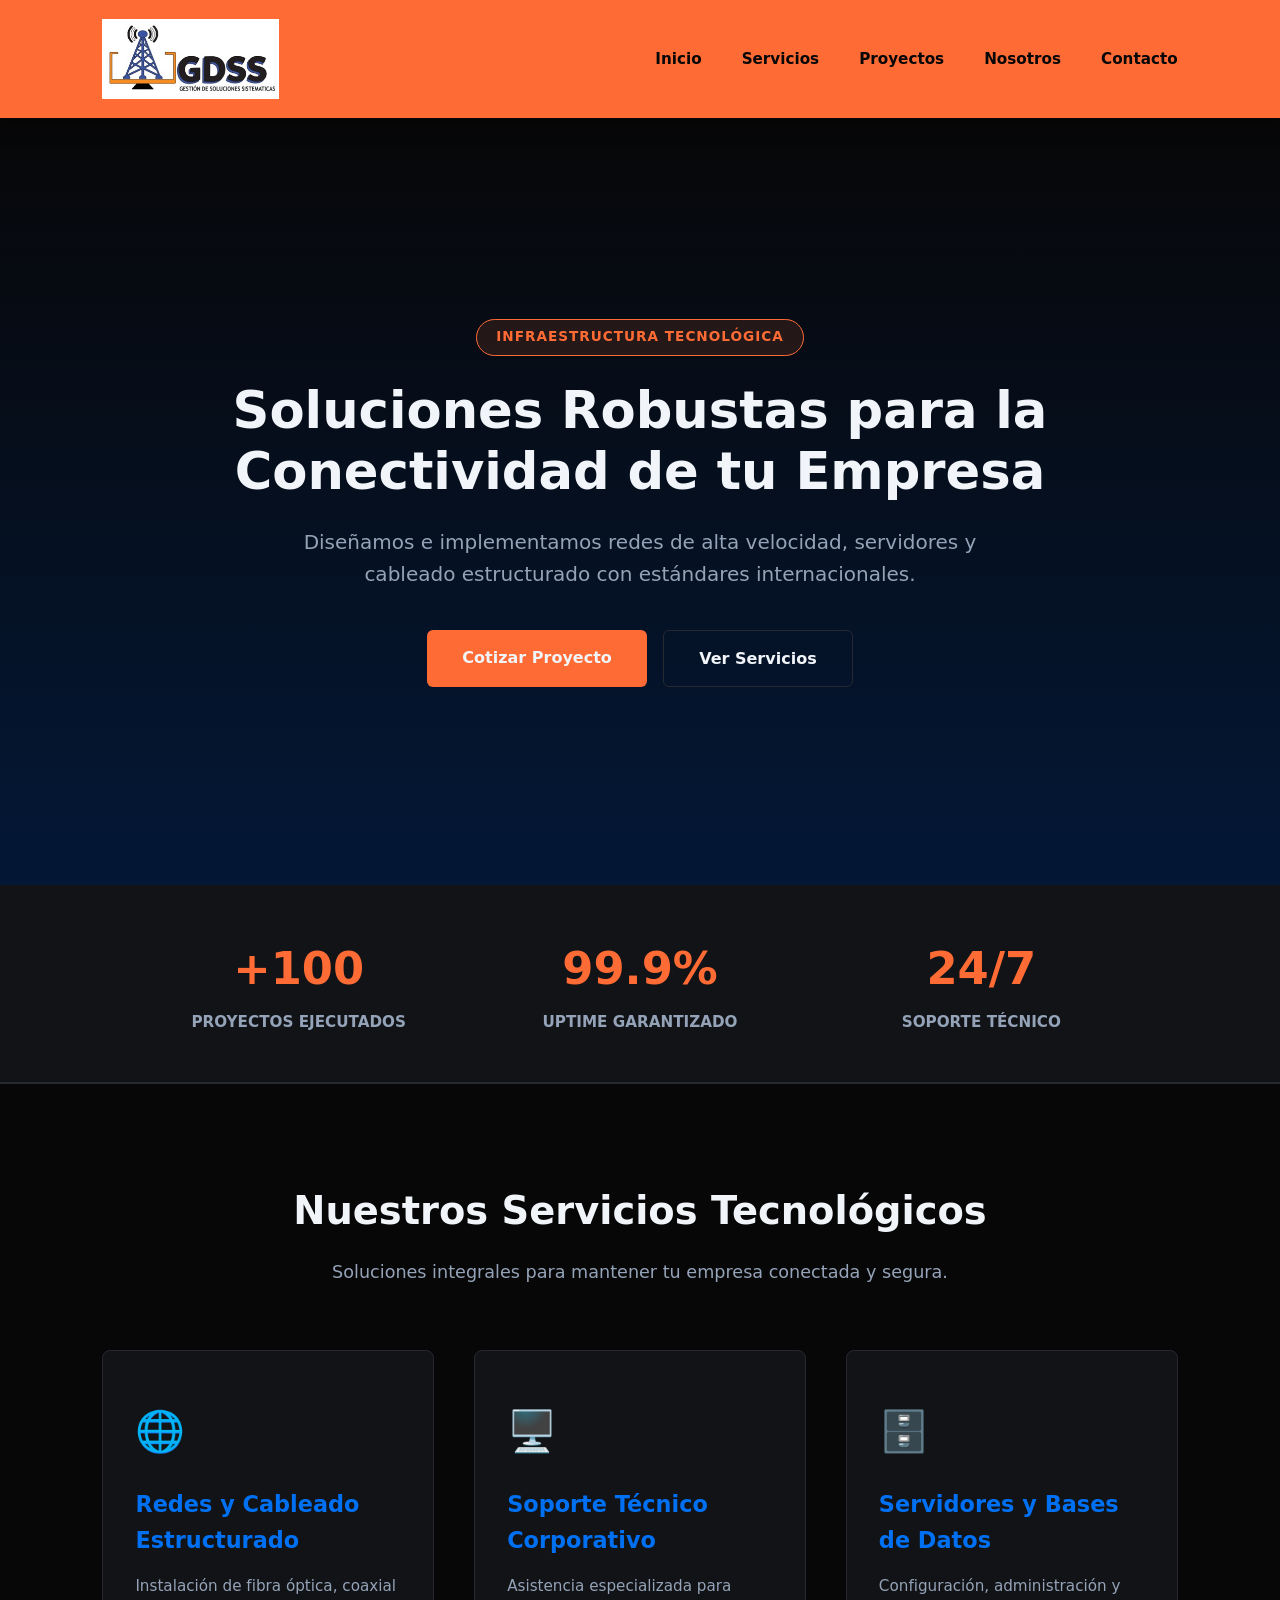
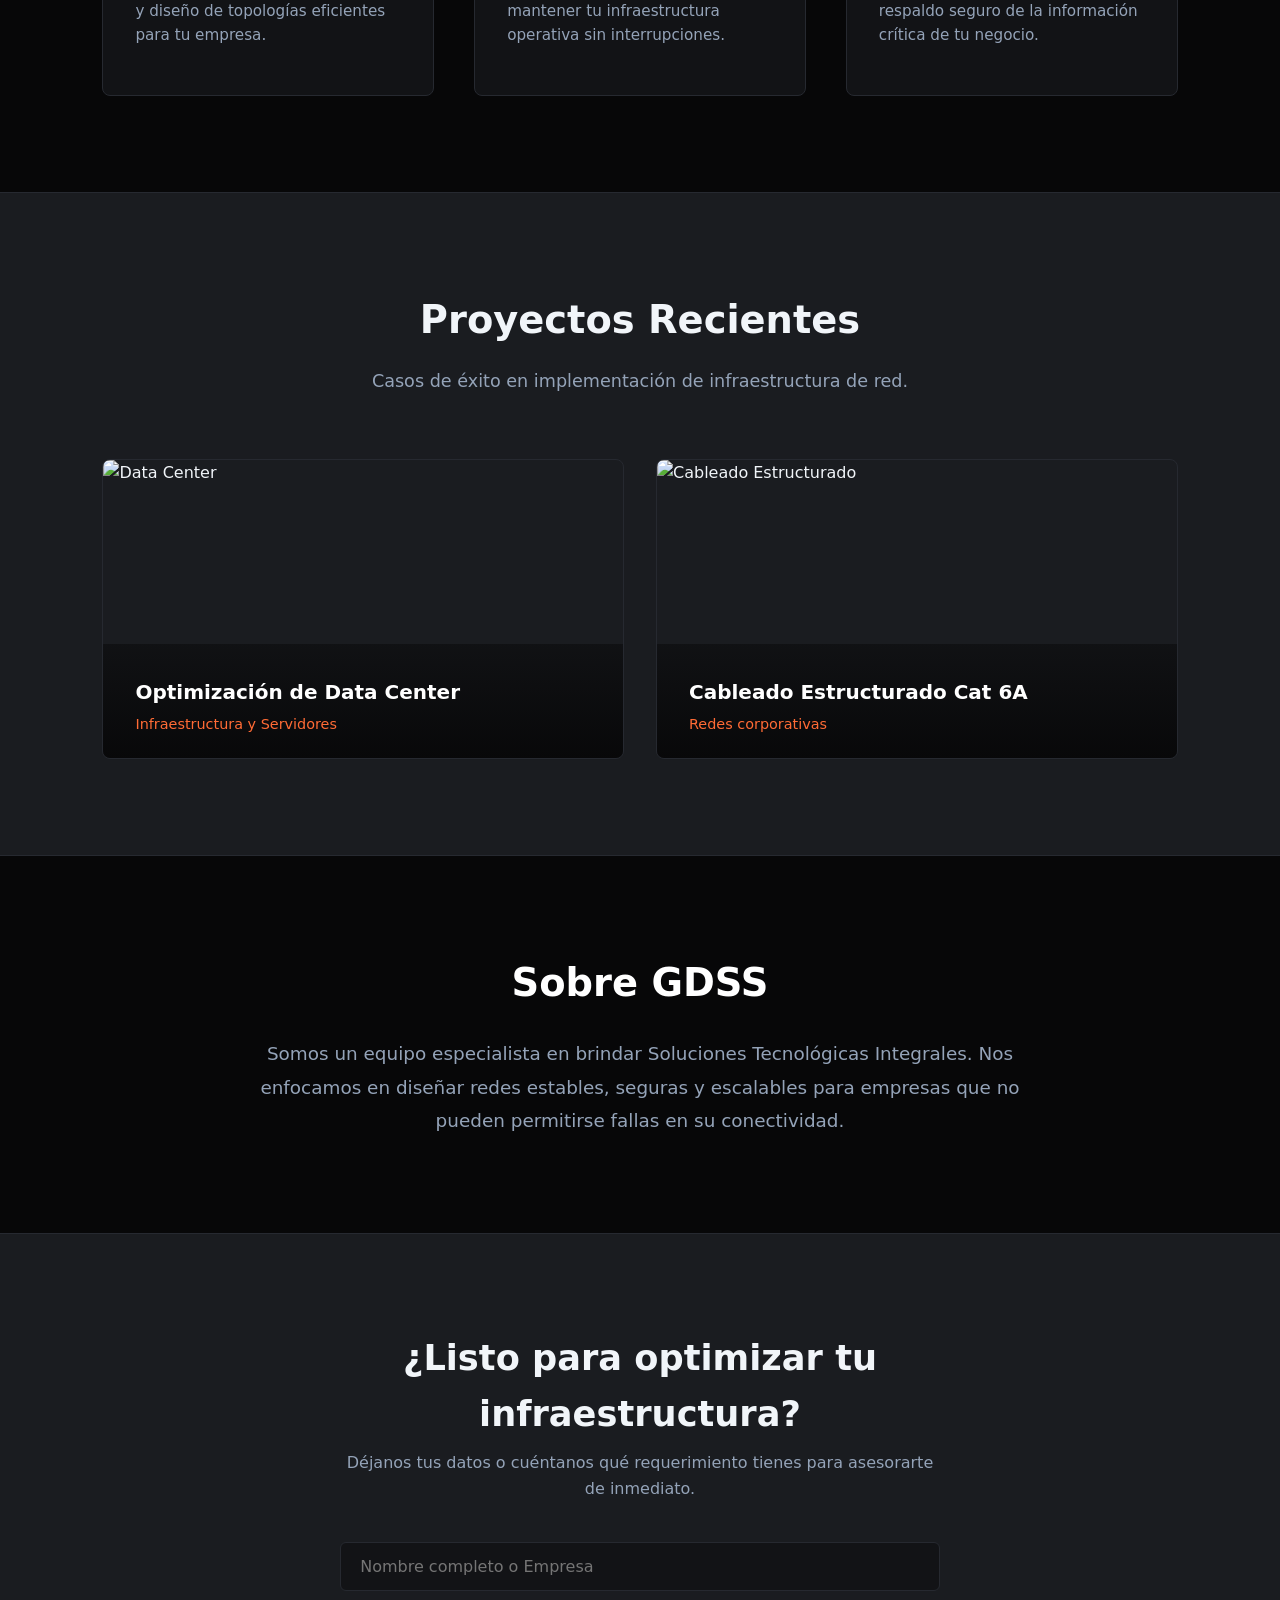
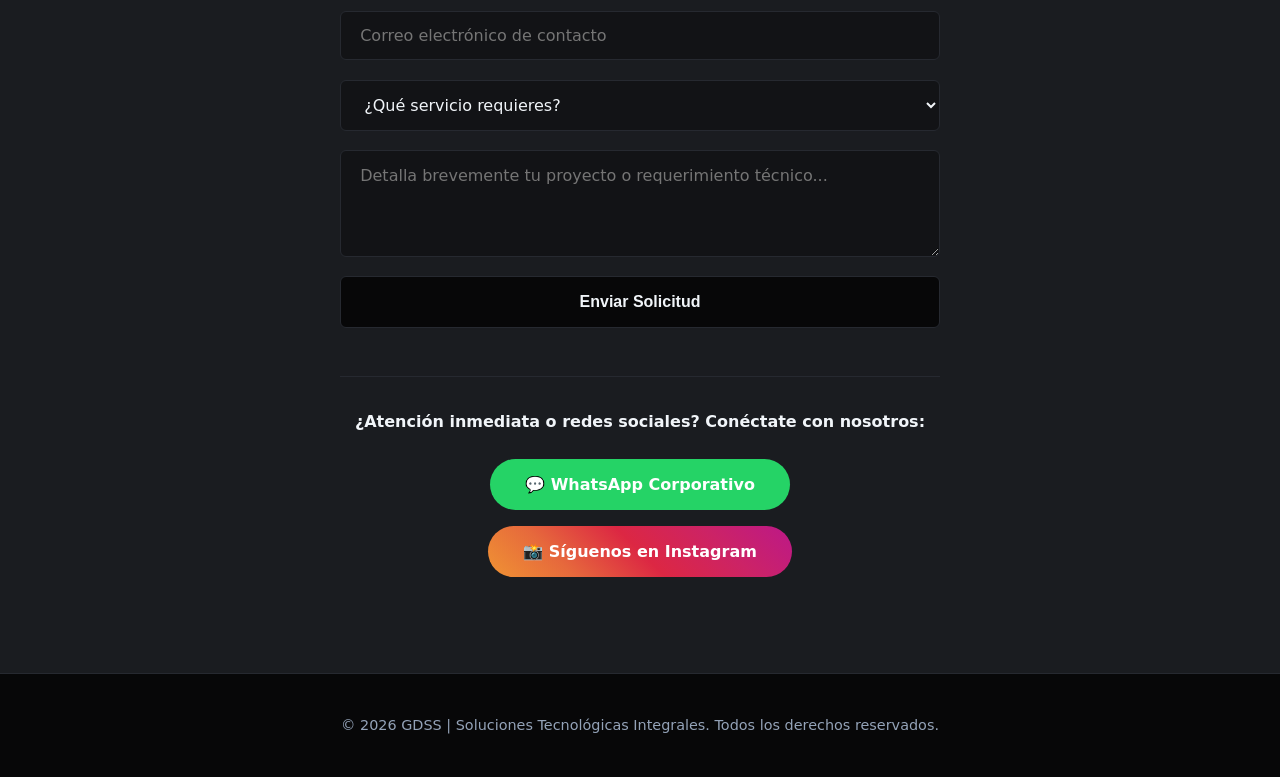
==== index.html @ 15d14d15 "Add files via upload" ====
<!DOCTYPE html>
<html lang="es">
<head>
    <meta charset="UTF-8">
    <meta name="viewport" content="width=device-width, initial-scale=1.0">
    <title>GDSS | Infraestructura y Soluciones Tecnológicas</title>
    <link rel="stylesheet" href="estilos.css">
</head>
<body>

    <header class="navbar">
        <div class="logo">
            <img src="logo.png" alt="GDSS Logo" class="logo-img">
        </div>
        <nav>
            <ul>
                <li><a href="#inicio">Inicio</a></li>
                <li><a href="#servicios">Servicios</a></li>
                <li><a href="#proyectos">Proyectos</a></li>
                <li><a href="#nosotros">Nosotros</a></li>
                <li><a href="#contacto">Contacto</a></li>
            </ul>
        </nav>
    </header>

    <section id="inicio" class="hero">
        <div class="hero-content">
            <span class="badge">Infraestructura Tecnológica</span>
            <h1>Soluciones Robustas para la Conectividad de tu Empresa</h1>
            <p>Diseñamos e implementamos redes de alta velocidad, servidores y cableado estructurado con estándares internacionales.</p>
            <div class="hero-buttons">
                <a href="#contacto" class="btn-primary">Cotizar Proyecto</a>
                <a href="#servicios" class="btn-secondary">Ver Servicios</a>
            </div>
        </div>
    </section>

    <div class="stats-bar">
        <div class="stat-item">
            <h3>+100</h3>
            <p>Proyectos Ejecutados</p>
        </div>
        <div class="stat-item">
            <h3>99.9%</h3>
            <p>Uptime Garantizado</p>
        </div>
        <div class="stat-item">
            <h3>24/7</h3>
            <p>Soporte Técnico</p>
        </div>
    </div>

    <section id="servicios" class="services">
        <div class="section-header">
            <h2>Nuestros Servicios Tecnológicos</h2>
            <p>Soluciones integrales para mantener tu empresa conectada y segura.</p>
        </div>
        <div class="services-grid">
            <div class="card">
                <div class="card-icon">🌐</div>
                <h3>Redes y Cableado Estructurado</h3>
                <p>Instalación de fibra óptica, coaxial y diseño de topologías eficientes para tu empresa.</p>
            </div>
            <div class="card">
                <div class="card-icon">🖥️</div>
                <h3>Soporte Técnico Corporativo</h3>
                <p>Asistencia especializada para mantener tu infraestructura operativa sin interrupciones.</p>
            </div>
            <div class="card">
                <div class="card-icon">🗄️</div>
                <h3>Servidores y Bases de Datos</h3>
                <p>Configuración, administración y respaldo seguro de la información crítica de tu negocio.</p>
            </div>
        </div>
    </section>

    <section id="proyectos" class="projects">
        <div class="section-header">
            <h2>Proyectos Recientes</h2>
            <p>Casos de éxito en implementación de infraestructura de red.</p>
        </div>
        <div class="projects-grid">
            <div class="project-item">
                <img src="https://images.unsplash.com/photo-1558494949-ef010cbdcc31?q=80&w=600" alt="Data Center">
                <div class="project-overlay">
                    <h4>Optimización de Data Center</h4>
                    <p>Infraestructura y Servidores</p>
                </div>
            </div>
            <div class="project-item">
                <img src="https://images.unsplash.com/photo-1544256718-3bcf237f3974?q=80&w=600" alt="Cableado Estructurado">
                <div class="project-overlay">
                    <h4>Cableado Estructurado Cat 6A</h4>
                    <p>Redes corporativas</p>
                </div>
            </div>
        </div>
    </section>

    <section id="nosotros" class="about">
        <div class="about-container">
            <div class="about-text">
                <h2>Sobre GDSS</h2>
                <p>Somos un equipo especialista en brindar Soluciones Tecnológicas Integrales. Nos enfocamos en diseñar redes estables, seguras y escalables para empresas que no pueden permitirse fallas en su conectividad.</p>
            </div>
        </div>
    </section>

    <section id="contacto" class="contact">
        <div class="contact-box">
            <h2>¿Listo para optimizar tu infraestructura?</h2>
            <p class="contact-subtitle">Déjanos tus datos o cuéntanos qué requerimiento tienes para asesorarte de inmediato.</p>
            
            <form id="contact-form-gdss" class="contact-form">
                <input type="text" name="nombre_empresa" placeholder="Nombre completo o Empresa" required>
                <input type="email" name="correo" placeholder="Correo electrónico de contacto" required>
                <select name="servicio_requerido" required>
                    <option value="" disabled selected>¿Qué servicio requieres?</option>
                    <option value="redes">Redes y Cableado Estructurado</option>
                    <option value="soporte">Soporte Técnico Corporativo</option>
                    <option value="servidores">Servidores o Base de Datos</option>
                    <option value="otro">Otro Requerimiento</option>
                </select>
                <textarea name="detalles_proyecto" placeholder="Detalla brevemente tu proyecto o requerimiento técnico..." rows="4" required></textarea>
                <button type="submit" id="btn-enviar-gdss" class="btn-submit">Enviar Solicitud</button>
            </form>

            <div class="whatsapp-block">
                <p>¿Atención inmediata o redes sociales? Conéctate con nosotros:</p>
                <div class="social-buttons">
                    <a href="https://wa.me/573186981328?text=Hola%20GDSS,%20requiero%20asesoría%20para%20un%20proyecto%20tecnológico." class="btn-whatsapp" target="_blank">
                        💬 WhatsApp Corporativo
                    </a>
                    <a href="https://instagram.com/gdss01062000" class="btn-instagram" target="_blank">
                        📸 Síguenos en Instagram
                    </a>
                </div>
            </div>
        </div>
    </section>

    <footer>
        <p>&copy; 2026 GDSS | Soluciones Tecnológicas Integrales. Todos los derechos reservados.</p>
    </footer>

    <script src="script.js"></script>
</body>
</html>
---- estilos.css ----
/* ==========================================================================
   PLANTILLA COMPLETA - MODO OSCURO (NEGRO, AZUL Y NARANJA)
   ========================================================================== */
:root {
    --negro-absoluto: #070708;     /* Fondo de la página y secciones principales */
    --negro-tarjetas: #121316;     /* Gris casi negro para contenedores y tarjetas */
    --negro-intermedio: #1a1c20;   /* Fondos alternos y campos de texto */
    
    --azul-tecnologico: #0056b3;   /* Títulos de servicios y acentos de red */
    --azul-brillante: #0070f3;     /* Detalles secundarios con luz */
    
    --naranja-vibrante: #ff6b35;   /* Botones, números destacados y llamados a la acción */
    --naranja-hover: #e85d26;      /* Efecto hover en botones */
    
    --blanco-texto: #f1f5f9;       /* Color de texto principal */
    --blanco-puro: #ffffff;        /* Blanco para contrastes definidos */
    --texto-mutado: #94a3b8;       /* Gris claro para párrafos secundarios */
    --gris-borde: #262930;         /* Bordes sutiles para separar secciones */
    
    --fuente: 'Segoe UI', system-ui, -apple-system, sans-serif;
}

* {
    margin: 0;
    padding: 0;
    box-sizing: border-box;
}

html {
    scroll-behavior: smooth;
}

body {
    font-family: var(--fuente);
    background-color: var(--negro-absoluto);
    color: var(--blanco-texto);
    line-height: 1.6;
}

/* NAVBAR MODERNA (Fondo Naranja con enlaces Negros) */
.navbar {
    display: flex;
    justify-content: space-between;
    align-items: center;
    padding: 1.2rem 8%;
    background-color: var(--naranja-vibrante) !important;
    position: sticky;
    top: 0;
    z-index: 1000;
    border-bottom: 2px solid var(--negro-absoluto);
    box-shadow: 0 4px 20px rgba(0, 0, 0, 0.3);
}

.logo-img {
    height: 80px;
    width: auto;
    display: block;
}

.navbar nav ul {
    display: flex;
    list-style: none;
    gap: 2.5rem;
}

.navbar nav ul li a {
    text-decoration: none;
    color: var(--negro-absoluto) !important;
    font-weight: 700;
    font-size: 0.95rem;
    transition: color 0.3s ease;
}

.navbar nav ul li a:hover {
    color: var(--blanco-puro) !important;
}

/* HERO PRINCIPAL */
.hero {
    background: linear-gradient(180deg, rgba(7, 7, 8, 0.96) 0%, rgba(0, 40, 100, 0.5) 100%), url('https://images.unsplash.com/photo-1558494949-ef010cbdcc31?q=80&w=2000') no-repeat center center/cover;
    height: 85vh;
    display: flex;
    align-items: center;
    justify-content: center;
    text-align: center;
    padding: 0 1.5rem;
    color: var(--blanco-texto);
}

.badge {
    background-color: rgba(255, 107, 53, 0.12);
    color: var(--naranja-vibrante);
    border: 1px solid var(--naranja-vibrante);
    padding: 0.4rem 1.2rem;
    border-radius: 50px;
    font-size: 0.85rem;
    font-weight: 600;
    letter-spacing: 1px;
    text-transform: uppercase;
    display: inline-block;
    margin-bottom: 1.5rem;
}

.hero-content h1 {
    font-size: 3.2rem;
    font-weight: 800;
    max-width: 900px;
    line-height: 1.2;
    margin-bottom: 1.5rem;
}

.hero-content p {
    font-size: 1.25rem;
    max-width: 700px;
    margin: 0 auto 2.5rem auto;
    color: var(--texto-mutado);
}

.hero-buttons {
    display: flex;
    gap: 1rem;
    justify-content: center;
}

.btn-primary {
    padding: 0.9rem 2.2rem;
    background-color: var(--naranja-vibrante);
    color: var(--blanco-texto);
    text-decoration: none;
    font-weight: 600;
    border-radius: 6px;
    transition: background 0.3s, transform 0.2s;
}

.btn-primary:hover {
    background-color: var(--naranja-hover);
    transform: translateY(-2px);
}

.btn-secondary {
    padding: 0.9rem 2.2rem;
    background-color: transparent;
    color: var(--blanco-texto);
    border: 1px solid var(--gris-borde);
    text-decoration: none;
    font-weight: 600;
    border-radius: 6px;
    transition: all 0.3s;
}

.btn-secondary:hover {
    border-color: var(--naranja-vibrante);
    color: var(--naranja-vibrante);
    background-color: rgba(255, 255, 255, 0.02);
}

/* BARRA DE ESTADÍSTICAS */
.stats-bar {
    background-color: var(--negro-tarjetas);
    display: grid;
    grid-template-columns: repeat(auto-fit, minmax(200px, 1fr));
    text-align: center;
    padding: 3rem 10%;
    border-bottom: 2px solid var(--gris-borde);
}

.stat-item h3 {
    font-size: 2.8rem;
    color: var(--naranja-vibrante);
    font-weight: 800;
}

.stat-item p {
    color: var(--texto-mutado);
    font-size: 0.95rem;
    font-weight: 600;
    text-transform: uppercase;
    margin-top: 0.3rem;
}

/* ENCABEZADOS DE SECCIÓN */
.section-header {
    text-align: center;
    max-width: 700px;
    margin: 0 auto 4rem auto;
}

.section-header h2 {
    font-size: 2.4rem;
    font-weight: 700;
    color: var(--blanco-texto);
    margin-bottom: 1rem;
}

.section-header p {
    color: var(--texto-mutado);
    font-size: 1.1rem;
}

/* SECCIÓN SERVICIOS */
.services {
    padding: 6rem 8%;
    background-color: var(--negro-absoluto);
}

.services-grid {
    display: grid;
    grid-template-columns: repeat(auto-fit, minmax(300px, 1fr));
    gap: 2.5rem;
}

.card {
    background-color: var(--negro-tarjetas);
    border: 1px solid var(--gris-borde);
    padding: 3rem 2rem;
    border-radius: 8px; /* Aquí se había cortado tu código anterior */
    transition: all 0.3s ease;
}

.card-icon {
    font-size: 2.5rem;
    margin-bottom: 1.5rem;
}

.card h3 {
    font-size: 1.4rem;
    color: var(--azul-brillante);
    margin-bottom: 1rem;
}

.card p {
    color: var(--texto-mutado);
    font-size: 0.95rem;
}

.card:hover {
    transform: translateY(-8px);
    box-shadow: 0 15px 30px rgba(0, 112, 243, 0.15);
    border-color: var(--naranja-vibrante);
}

/* SECCIÓN PORTAFOLIO DE PROYECTOS */
.projects {
    padding: 6rem 8%;
    background-color: var(--negro-intermedio);
    border-top: 1px solid var(--gris-borde);
    border-bottom: 1px solid var(--gris-borde);
}

.projects-grid {
    display: grid;
    grid-template-columns: repeat(auto-fit, minmax(400px, 1fr));
    gap: 2rem;
}

.project-item {
    position: relative;
    border-radius: 8px;
    overflow: hidden;
    height: 300px;
    border: 1px solid var(--gris-borde);
}

.project-item img {
    width: 100%;
    height: 100%;
    object-fit: cover;
    transition: transform 0.5s;
}

.project-overlay {
    position: absolute;
    bottom: 0;
    left: 0;
    width: 100%;
    padding: 2rem;
    background: linear-gradient(0deg, rgba(7, 7, 8, 0.98) 0%, rgba(7, 7, 8, 0.5) 100%);
    color: var(--blanco-texto);
    transform: translateY(10px);
    transition: transform 0.3s;
}

.project-overlay h4 {
    font-size: 1.25rem;
    margin-bottom: 0.3rem;
    color: var(--blanco-puro);
}

.project-overlay p {
    color: var(--naranja-vibrante);
    font-size: 0.9rem;
    font-weight: 500;
}

.project-item:hover img {
    transform: scale(1.05);
}

/* SECCIÓN SOBRE NOSOTROS */
.about {
    background-color: var(--negro-absoluto);
    color: var(--blanco-texto);
    padding: 6rem 8%;
    border-bottom: 1px solid var(--gris-borde);
    display: flex;
    justify-content: center;
    align-items: center;
}

.about-container {
    max-width: 800px;
    margin: 0 auto;
    text-align: center;
}

.about-text h2 {
    font-size: 2.4rem;
    font-weight: 700;
    color: var(--blanco-puro);
    margin-bottom: 1.5rem;
}

.about-text p {
    font-size: 1.15rem;
    color: var(--texto-mutado);
    line-height: 1.8;
}

/* SECCIÓN CONTACTO Y FORMULARIO (Mesa de Control) */
.contact {
    padding: 6rem 8%;
    background-color: var(--negro-intermedio);
    display: flex;
    justify-content: center; 
    align-items: center;
}

.contact-box {
    width: 100%;
    max-width: 600px; 
    margin: 0 auto;
    text-align: center;
}

.contact-box h2 {
    font-size: 2.2rem;
    color: var(--blanco-texto);
    margin-bottom: 0.5rem;
}

.contact-subtitle {
    color: var(--texto-mutado);
    margin-bottom: 2.5rem !important;
}

/* Forzar que el formulario apile sus elementos verticalmente */
.contact-form {
    display: flex;
    flex-direction: column;
    gap: 1.2rem;
    width: 100%;
    text-align: left;
}

/* Estilos unificados para inputs, select y textarea */
.contact-form input, 
.contact-form select, 
.contact-form textarea {
    width: 100% !important;
    max-width: 100%;
    padding: 0.9rem 1.2rem;
    border: 1px solid var(--gris-borde);
    border-radius: 6px;
    background-color: var(--negro-tarjetas) !important;
    color: var(--blanco-texto) !important;
    font-size: 1rem;
    font-family: var(--fuente);
    outline: none;
    display: block; 
    transition: all 0.3s;
}

/* Desplegable oscuro nativo */
.contact-form select option {
    background-color: var(--negro-tarjetas);
    color: var(--blanco-texto);
}

.contact-form input:focus, 
.contact-form select:focus, 
.contact-form textarea:focus {
    border-color: var(--naranja-vibrante);
    box-shadow: 0 0 0 3px rgba(255, 107, 53, 0.15);
}

/* Botón de Enviar Formulario */
.btn-submit {
    width: 100%;
    background-color: var(--negro-absoluto);
    color: var(--blanco-texto);
    padding: 1rem;
    font-weight: 700;
    font-size: 1rem;
    border: 1px solid var(--gris-borde);
    border-radius: 6px;
    cursor: pointer;
    display: block;
    transition: all 0.3s;
}

.btn-submit:hover {
    background-color: var(--naranja-vibrante);
    border-color: var(--naranja-vibrante);
    color: var(--negro-absoluto); 
}

/* BLOQUE DE BOTONES DE REDES SOCIALES */
.whatsapp-block {
    margin-top: 3rem;
    border-top: 1px solid var(--gris-borde);
    padding-top: 2rem;
}

.whatsapp-block p {
    font-weight: 600;
    margin-bottom: 0.8rem;
    color: var(--blanco-texto);
}

.social-buttons {
    display: flex;
    gap: 1rem;
    justify-content: center;
    flex-wrap: wrap;
    margin-top: 1.5rem;
    width: 100%;
}

.btn-whatsapp, .btn-instagram {
    display: flex;
    align-items: center;
    justify-content: center;
    gap: 10px;
    padding: 0.8rem 2.2rem;
    color: #ffffff !important;
    text-decoration: none;
    font-weight: 700;
    font-size: 1rem;
    border-radius: 50px;
    text-align: center;
    transition: transform 0.2s, background 0.3s, box-shadow 0.3s;
}

.btn-whatsapp {
    background-color: #25d366;
}

.btn-whatsapp:hover {
    background-color: #1ebe57;
    transform: translateY(-2px);
}

.btn-instagram {
    background: linear-gradient(45deg, #f09433 0%, #e6683c 25%, #dc2743 50%, #cc2366 75%, #bc1888 100%);
}

.btn-instagram:hover {
    transform: translateY(-2px);
    box-shadow: 0 5px 15px rgba(220, 39, 67, 0.4);
}

/* PIE DE PÁGINA (FOOTER) */
footer {
    background-color: var(--negro-absoluto);
    color: var(--texto-mutado);
    text-align: center;
    padding: 2.5rem 1.5rem;
    font-size: 0.9rem;
    border-top: 1px solid var(--gris-borde);
}

/* RESPONSIVE (MÓVILES) */
@media (max-width: 768px) {
    .navbar {
        flex-direction: column;
        gap: 1.2rem;
        padding: 1.2rem;
    }
    .navbar nav ul {
        gap: 1.2rem;
    }
    .hero-content h1 {
        font-size: 2.2rem;
    }
    .hero-buttons {
        flex-direction: column;
    }
    .projects-grid {
        grid-template-columns: 1fr;
    }
    .social-buttons {
        flex-direction: column;
    }
    .btn-whatsapp, .btn-instagram {
        width: 100%;
    }
}
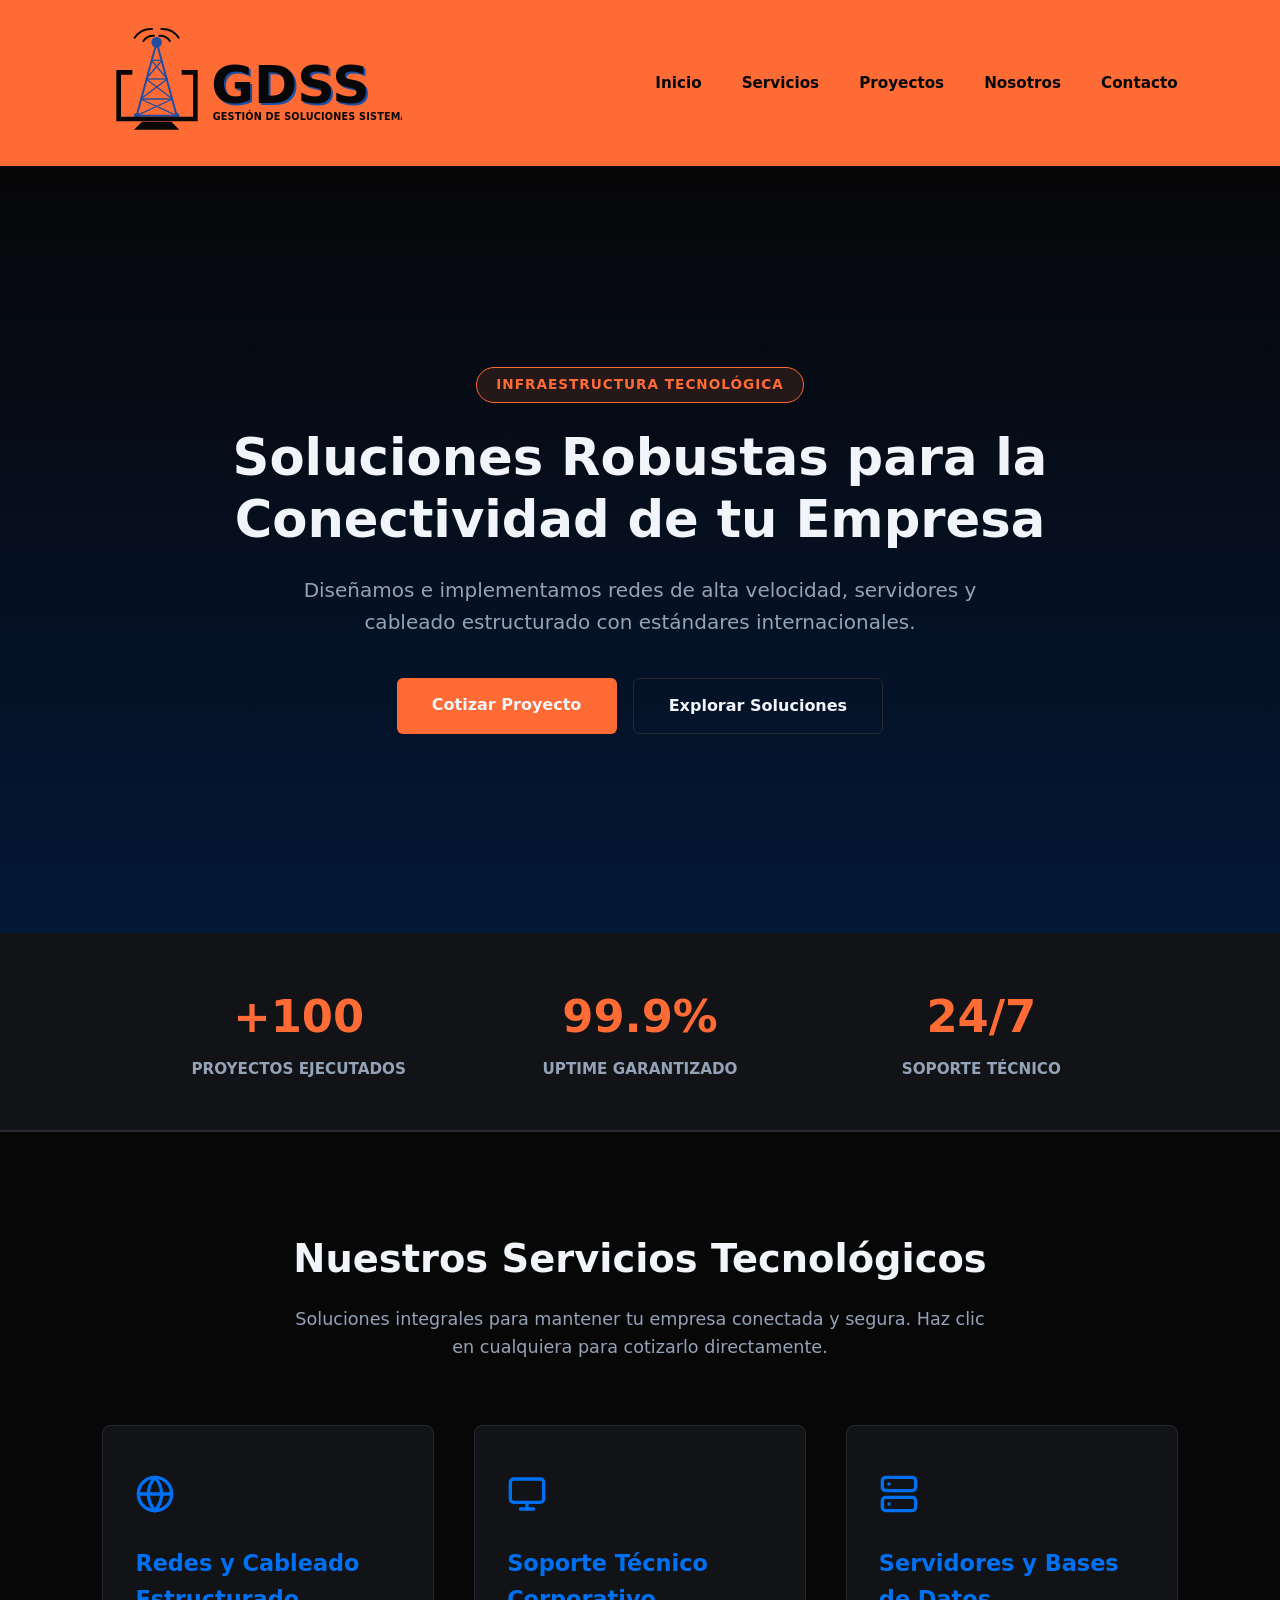
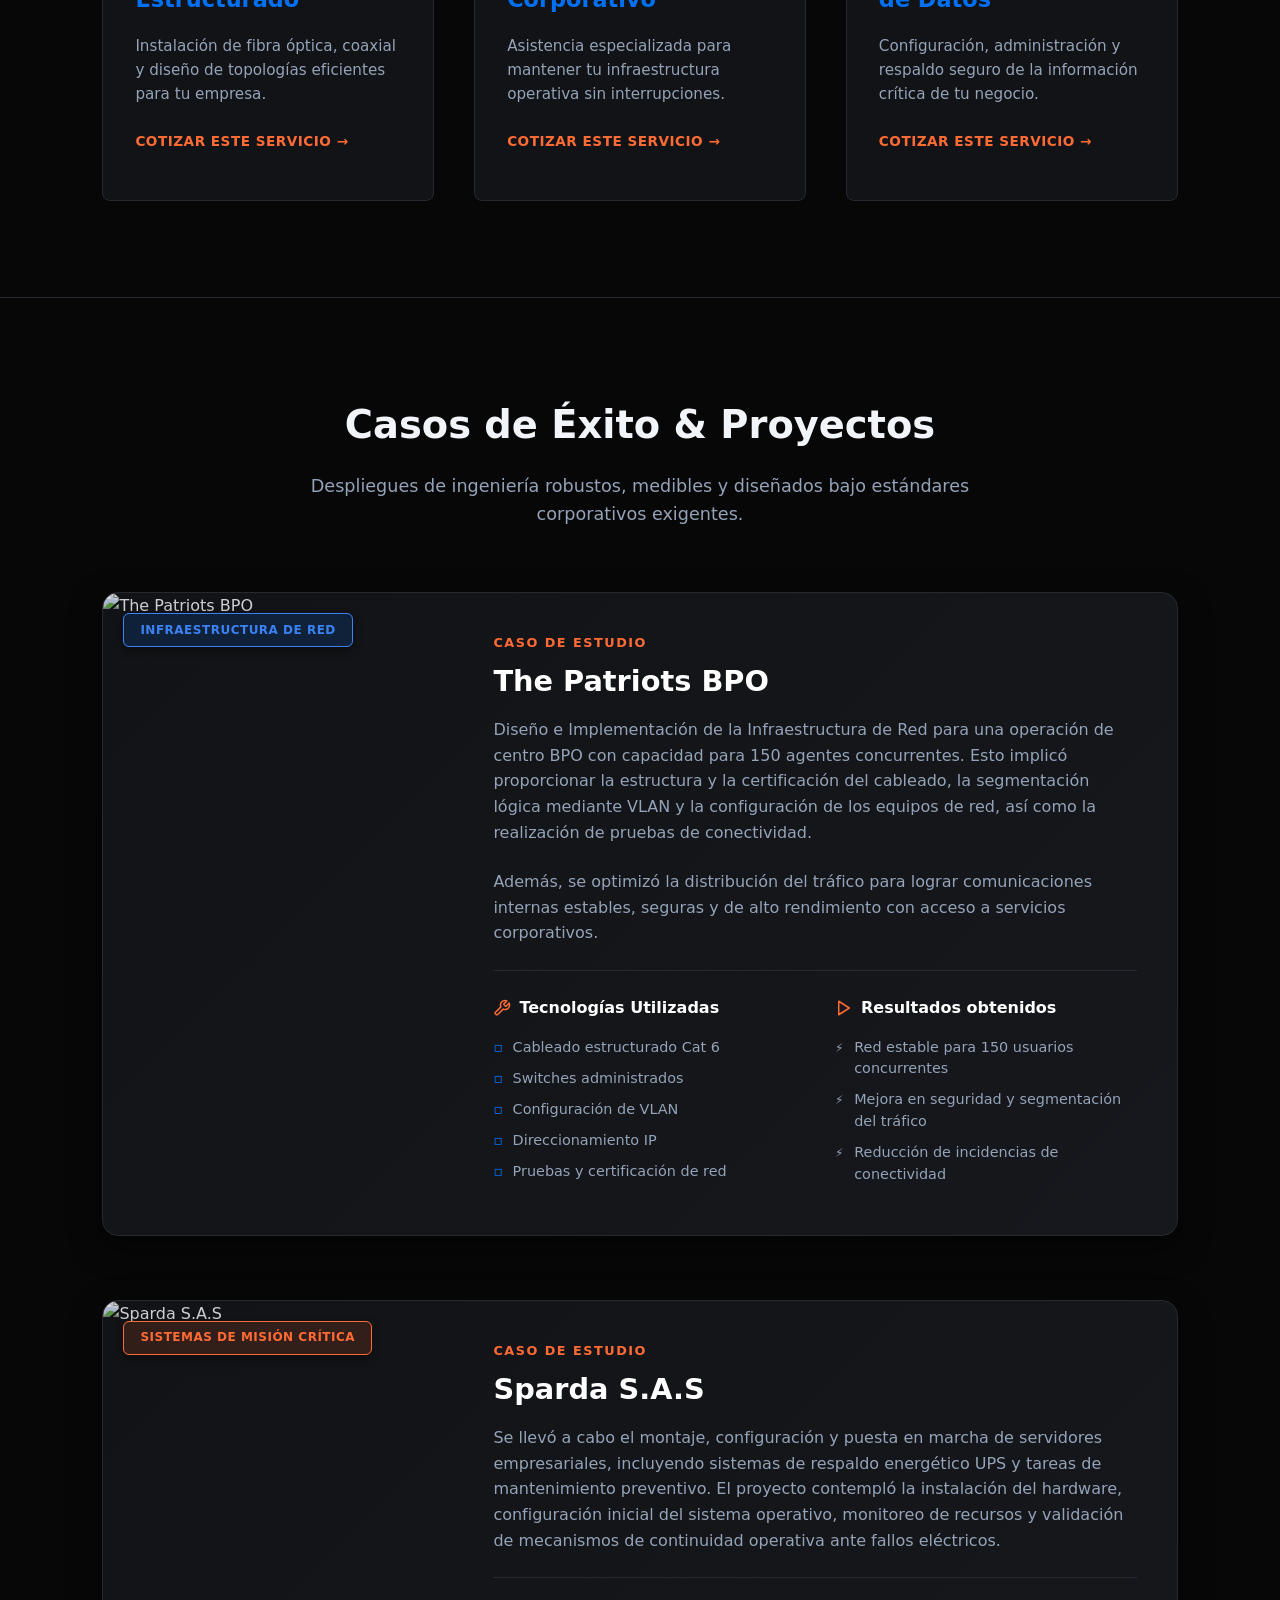
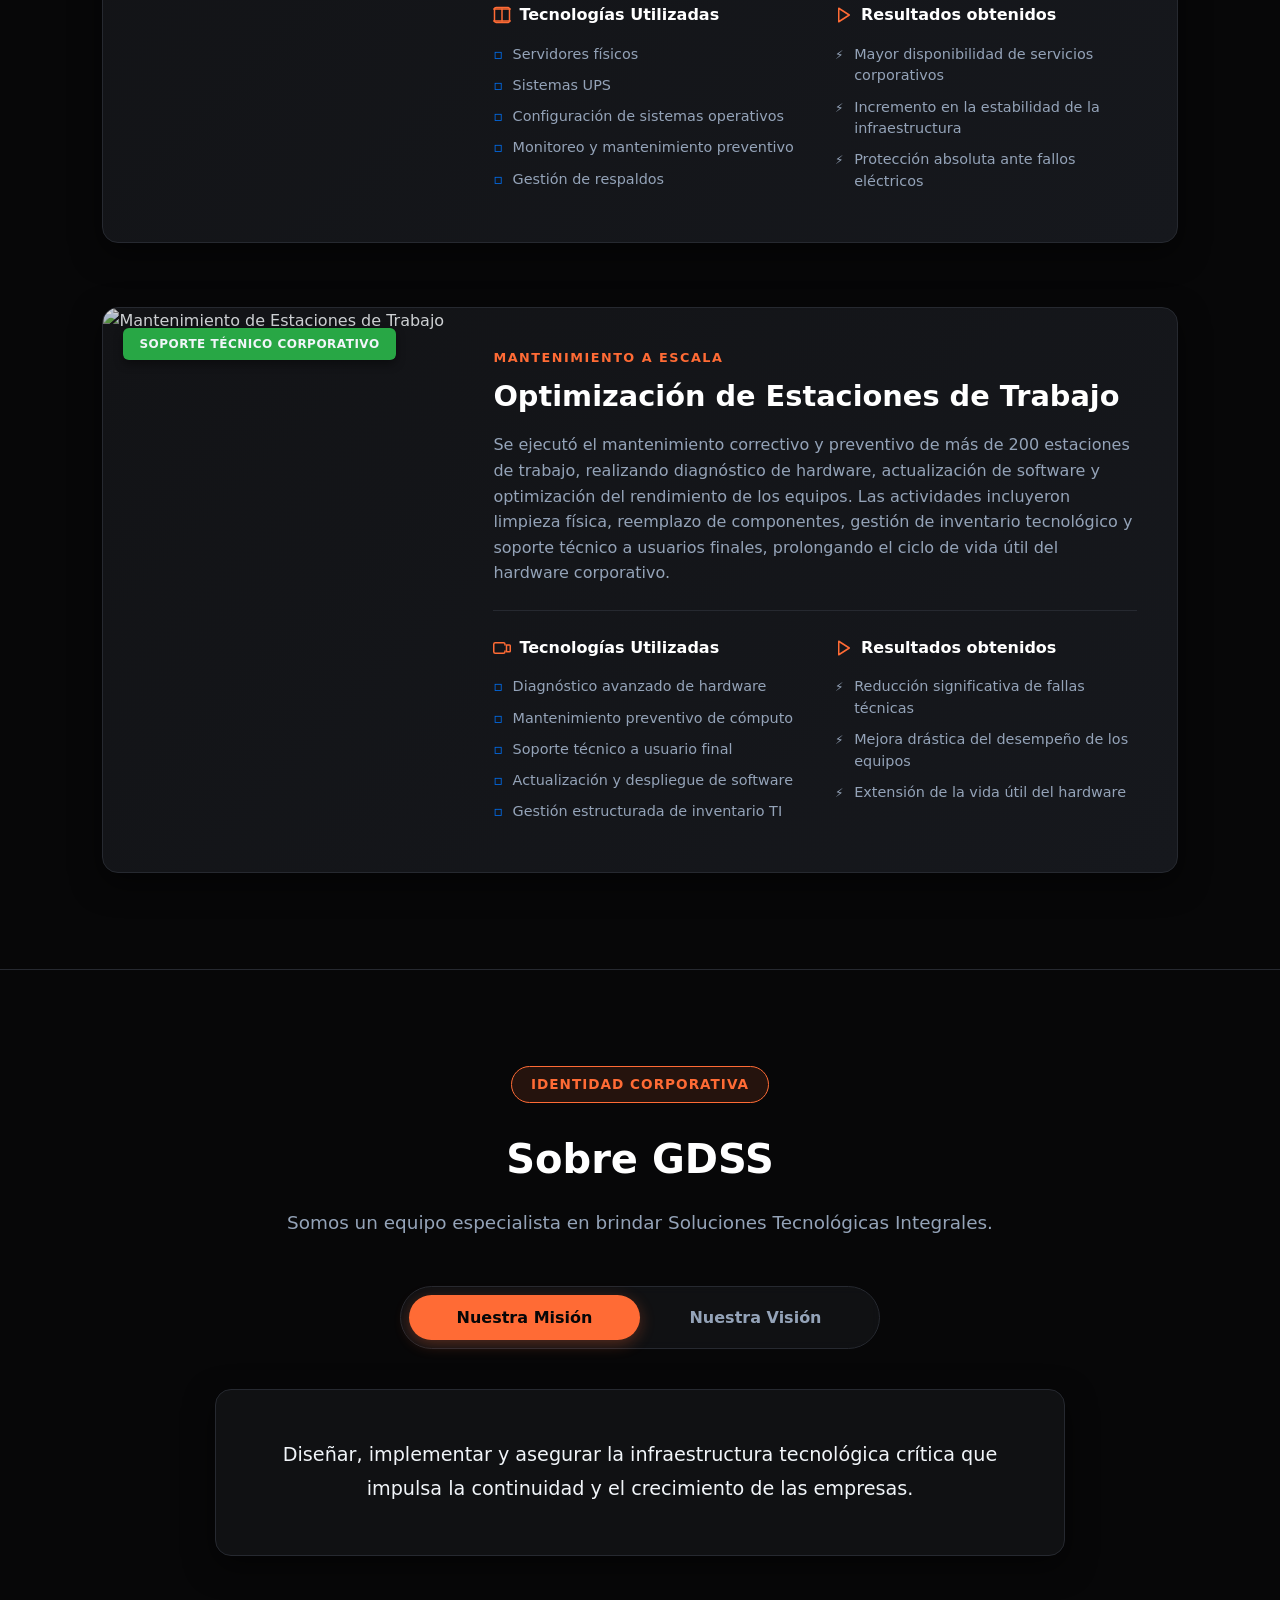
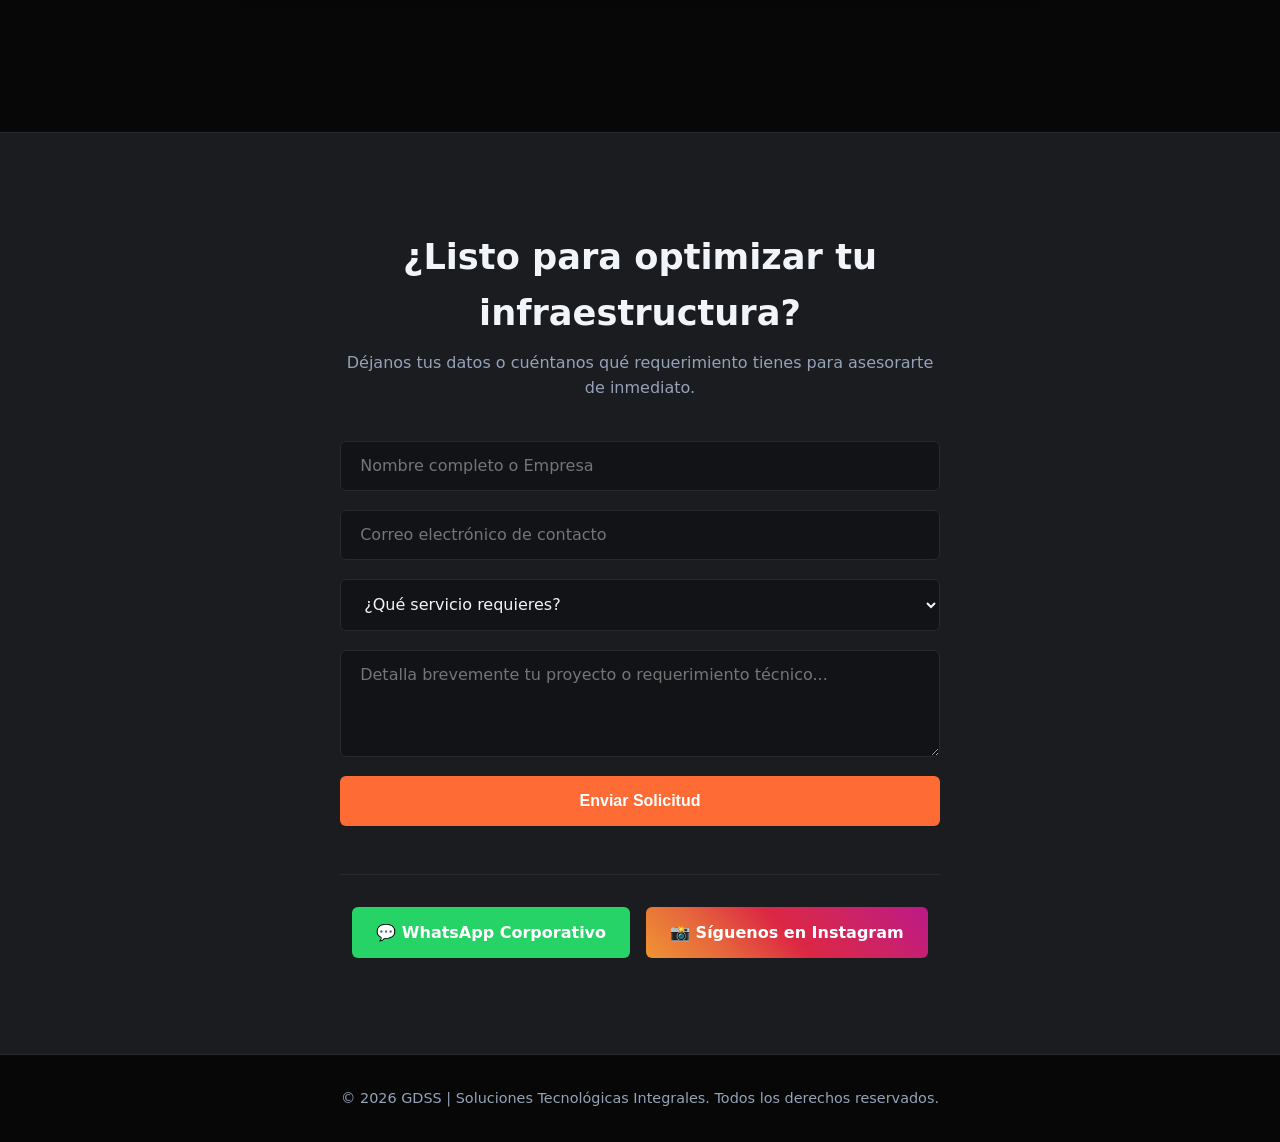
==== commit f1592a23: "Add files via upload" ====
--- a/index.html
+++ b/index.html
@@ -10,9 +10,52 @@
 
     <header class="navbar">
         <div class="logo">
-            <img src="logo.png" alt="GDSS Logo" class="logo-img">
-        </div>
-        <nav>
+            <svg xmlns="http://www.w3.org/2000/svg" viewBox="0 0 450 180" width="100%" height="100%" aria-label="GDSS - Gestión de Soluciones Sistemáticas">
+              <style>
+                .torre-estructura { fill: none; stroke: #1e4ea2; stroke-width: 3; stroke-linejoin: round; stroke-linecap: round; }
+                .torre-detalles { fill: none; stroke: #1e4ea2; stroke-width: 2; }
+                .ondas { fill: none; stroke: #070708; stroke-width: 3; stroke-linecap: round; }
+                .soporte-pantalla { fill: none; stroke: #070708; stroke-width: 7; stroke-linecap: square; stroke-linejoin: miter; }
+                .texto-principal { font-family: 'Segoe UI', system-ui, sans-serif; font-weight: 900; font-size: 78px; }
+                .eslogan { font-family: 'Segoe UI', system-ui, sans-serif; font-weight: 700; font-size: 14.5px; letter-spacing: 0.3px; }
+              </style>
+
+              <g transform="translate(10, 10)">
+                <path d="M 68 15 A 18 18 0 0 0 52 23" class="ondas" />
+                <path d="M 65 5 A 30 30 0 0 0 39 18" class="ondas" />
+                <path d="M 92 23 A 18 18 0 0 0 76 15" class="ondas" />
+                <path d="M 105 18 A 30 30 0 0 0 79 5" class="ondas" />
+
+                <path d="M 72 25 L 42 135 L 102 135 Z" class="torre-estructura" />
+                <line x1="64" y1="52" x2="80" y2="52" class="torre-detalles" />
+                <line x1="56" y1="80" x2="88" y2="80" class="torre-detalles" />
+                <line x1="48" y1="110" x2="96" y2="110" class="torre-detalles" />
+                <line x1="64" y1="52" x2="88" y2="80" class="torre-detalles" />
+                <line x1="80" y1="52" x2="56" y2="80" class="torre-detalles" />
+                <line x1="56" y1="80" x2="96" y2="110" class="torre-detalles" />
+                <line x1="88" y1="80" x2="48" y2="110" class="torre-detalles" />
+                <line x1="48" y1="110" x2="102" y2="135" class="torre-detalles" />
+                <line x1="96" y1="110" x2="42" y2="135" class="torre-detalles" />
+                
+                <circle cx="72" cy="25" r="8" fill="#1e4ea2" />
+                <circle cx="42" cy="135" r="4" fill="#1e4ea2" />
+                <circle cx="102" cy="135" r="4" fill="#1e4ea2" />
+
+                <path d="M 32 70 L 15 70 L 15 140 L 130 140 L 130 70 L 113 70" class="soporte-pantalla" />
+                <polygon points="50,144 94,144 106,156 38,156" fill="#070708" />
+              </g>
+
+              <text x="167" y="129" fill="#1e4ea2" class="texto-principal">GDSS</text>
+              <text x="164" y="126" fill="#070708" class="texto-principal">GDSS</text>
+              <text x="166" y="152" fill="#070708" class="eslogan">GESTIÓN DE SOLUCIONES SISTEMÁTICAS</text>
+            </svg>
+        </div>
+        <button class="menu-toggle" id="menu-toggle" aria-label="Abrir menú">
+            <span></span>
+            <span></span>
+            <span></span>
+        </button>
+        <nav id="navbar-menu">
             <ul>
                 <li><a href="#inicio">Inicio</a></li>
                 <li><a href="#servicios">Servicios</a></li>
@@ -30,7 +73,7 @@
             <p>Diseñamos e implementamos redes de alta velocidad, servidores y cableado estructurado con estándares internacionales.</p>
             <div class="hero-buttons">
                 <a href="#contacto" class="btn-primary">Cotizar Proyecto</a>
-                <a href="#servicios" class="btn-secondary">Ver Servicios</a>
+                <a href="#contacto" class="btn-secondary">Explorar Soluciones</a>
             </div>
         </div>
     </section>
@@ -53,45 +96,166 @@
     <section id="servicios" class="services">
         <div class="section-header">
             <h2>Nuestros Servicios Tecnológicos</h2>
-            <p>Soluciones integrales para mantener tu empresa conectada y segura.</p>
-        </div>
-        <div class="services-grid">
-            <div class="card">
-                <div class="card-icon">🌐</div>
-                <h3>Redes y Cableado Estructurado</h3>
-                <p>Instalación de fibra óptica, coaxial y diseño de topologías eficientes para tu empresa.</p>
-            </div>
-            <div class="card">
-                <div class="card-icon">🖥️</div>
-                <h3>Soporte Técnico Corporativo</h3>
-                <p>Asistencia especializada para mantener tu infraestructura operativa sin interrupciones.</p>
-            </div>
-            <div class="card">
-                <div class="card-icon">🗄️</div>
-                <h3>Servidores y Bases de Datos</h3>
-                <p>Configuración, administración y respaldo seguro de la información crítica de tu negocio.</p>
-            </div>
+            <p>Soluciones integrales para mantener tu empresa conectada y segura. Haz clic en cualquiera para cotizarlo directamente.</p>
+        </div>
+        <div class="services-grid reveal">
+            <a href="#contacto" class="service-card-link" data-service="redes">
+                <div class="card">
+                    <div class="card-icon anim-pulse">
+                        <svg xmlns="http://www.w3.org/2000/svg" width="40" height="40" viewBox="0 0 24 24" fill="none" stroke="currentColor" stroke-width="2" stroke-linecap="round" stroke-linejoin="round"><circle cx="12" cy="12" r="10"/><line x1="2" y1="12" x2="22" y2="12"/><path d="M12 2a15.3 15.3 0 0 1 4 10 15.3 15.3 0 0 1-4 10 15.3 15.3 0 0 1-4-10 15.3 15.3 0 0 1 4-10z"/></svg>
+                    </div>
+                    <h3>Redes y Cableado Estructurado</h3>
+                    <p>Instalación de fibra óptica, coaxial y diseño de topologías eficientes para tu empresa.</p>
+                    <span class="card-action-text">Cotizar este servicio →</span>
+                </div>
+            </a>
+            
+            <a href="#contacto" class="service-card-link" data-service="soporte">
+                <div class="card">
+                    <div class="card-icon anim-float">
+                        <svg xmlns="http://www.w3.org/2000/svg" width="40" height="40" viewBox="0 0 24 24" fill="none" stroke="currentColor" stroke-width="2" stroke-linecap="round" stroke-linejoin="round"><rect x="2" y="3" width="20" height="14" rx="2" ry="2"/><line x1="8" y1="21" x2="16" y2="21"/><line x1="12" y1="17" x2="12" y2="21"/></svg>
+                    </div>
+                    <h3>Soporte Técnico Corporativo</h3>
+                    <p>Asistencia especializada para mantener tu infraestructura operativa sin interrupciones.</p>
+                    <span class="card-action-text">Cotizar este servicio →</span>
+                </div>
+            </a>
+            
+            <a href="#contacto" class="service-card-link" data-service="servidores">
+                <div class="card">
+                    <div class="card-icon anim-square">
+                        <svg xmlns="http://www.w3.org/2000/svg" width="40" height="40" viewBox="0 0 24 24" fill="none" stroke="currentColor" stroke-width="2" stroke-linecap="round" stroke-linejoin="round"><rect x="2" y="2" width="20" height="8" rx="2" ry="2"/><rect x="2" y="14" width="20" height="8" rx="2" ry="2"/><line x1="6" y1="6" x2="6.01" y2="6"/><line x1="6" y1="18" x2="6.01" y2="18"/></svg>
+                    </div>
+                    <h3>Servidores y Bases de Datos</h3>
+                    <p>Configuración, administración y respaldo seguro de la información crítica de tu negocio.</p>
+                    <span class="card-action-text">Cotizar este servicio →</span>
+                </div>
+            </a>
         </div>
     </section>
 
     <section id="proyectos" class="projects">
         <div class="section-header">
-            <h2>Proyectos Recientes</h2>
-            <p>Casos de éxito en implementación de infraestructura de red.</p>
-        </div>
-        <div class="projects-grid">
-            <div class="project-item">
-                <img src="https://images.unsplash.com/photo-1558494949-ef010cbdcc31?q=80&w=600" alt="Data Center">
-                <div class="project-overlay">
-                    <h4>Optimización de Data Center</h4>
-                    <p>Infraestructura y Servidores</p>
-                </div>
-            </div>
-            <div class="project-item">
-                <img src="https://images.unsplash.com/photo-1544256718-3bcf237f3974?q=80&w=600" alt="Cableado Estructurado">
-                <div class="project-overlay">
-                    <h4>Cableado Estructurado Cat 6A</h4>
-                    <p>Redes corporativas</p>
+            <h2>Casos de Éxito & Proyectos</h2>
+            <p>Despliegues de ingeniería robustos, medibles y diseñados bajo estándares corporativos exigentes.</p>
+        </div>
+        
+        <div class="projects-grid reveal">
+            <div class="project-card-premium">
+                <div class="project-hero-media">
+                    <img src="https://images.unsplash.com/photo-1544256718-3bcf237f3974?q=80&w=600" alt="The Patriots BPO">
+                    <div class="project-premium-tag tag-redes">Infraestructura de Red</div>
+                </div>
+                <div class="project-premium-content">
+                    <span class="project-client">CASO DE ESTUDIO</span>
+                    <h3>The Patriots BPO</h3>
+                    <p class="project-intro-text">Diseño e Implementación de la Infraestructura de Red para una operación de centro BPO con capacidad para 150 agentes concurrentes. Esto implicó proporcionar la estructura y la certificación del cableado, la segmentación lógica mediante VLAN y la configuración de los equipos de red, así como la realización de pruebas de conectividad.</p>
+                    <p class="project-intro-text">Además, se optimizó la distribución del tráfico para lograr comunicaciones internas estables, seguras y de alto rendimiento con acceso a servicios corporativos.</p>
+                    
+                    <div class="project-specs-box">
+                        <div class="spec-column">
+                            <h4>
+                                <svg class="icon-title-svg" xmlns="http://www.w3.org/2000/svg" width="18" height="18" viewBox="0 0 24 24" fill="none" stroke="currentColor" stroke-width="2" stroke-linecap="round" stroke-linejoin="round"><path d="M14.7 6.3a1 1 0 0 0 0 1.4l1.6 1.6a1 1 0 0 0 1.4 0l3.77-3.77a6 6 0 0 1-7.94 7.94l-6.91 6.91a2.12 2.12 0 0 1-3-3l6.91-6.91a6 6 0 0 1 7.94-7.94l-3.76 3.76z"/></svg>
+                                Tecnologías Utilizadas
+                            </h4>
+                            <ul class="clean-list tech-style">
+                                <li>Cableado estructurado Cat 6</li>
+                                <li>Switches administrados</li>
+                                <li>Configuración de VLAN</li>
+                                <li>Direccionamiento IP</li>
+                                <li>Pruebas y certificación de red</li>
+                            </ul>
+                        </div>
+                        <div class="spec-column">
+                            <h4>
+                                <svg class="icon-title-svg" xmlns="http://www.w3.org/2000/svg" width="18" height="18" viewBox="0 0 24 24" fill="none" stroke="currentColor" stroke-width="2" stroke-linecap="round" stroke-linejoin="round"><polygon points="5 3 19 12 5 21 5 3"/></svg>
+                                Resultados obtenidos
+                            </h4>
+                            <ul class="clean-list metric-style">
+                                <li>Red estable para 150 usuarios concurrentes</li>
+                                <li>Mejora en seguridad y segmentación del tráfico</li>
+                                <li>Reducción de incidencias de conectividad</li>
+                            </ul>
+                        </div>
+                    </div>
+                </div>
+            </div>
+
+            <div class="project-card-premium">
+                <div class="project-hero-media">
+                    <img src="https://images.unsplash.com/photo-1558494949-ef010cbdcc31?q=80&w=600" alt="Sparda S.A.S">
+                    <div class="project-premium-tag tag-servers">Sistemas de Misión Crítica</div>
+                </div>
+                <div class="project-premium-content">
+                    <span class="project-client">CASO DE ESTUDIO</span>
+                    <h3>Sparda S.A.S</h3>
+                    <p class="project-intro-text">Se llevó a cabo el montaje, configuración y puesta en marcha de servidores empresariales, incluyendo sistemas de respaldo energético UPS y tareas de mantenimiento preventivo. El proyecto contempló la instalación del hardware, configuración inicial del sistema operativo, monitoreo de recursos y validación de mecanismos de continuidad operativa ante fallos eléctricos.</p>
+                    
+                    <div class="project-specs-box">
+                        <div class="spec-column">
+                            <h4>
+                                <svg class="icon-title-svg" xmlns="http://www.w3.org/2000/svg" width="18" height="18" viewBox="0 0 24 24" fill="none" stroke="currentColor" stroke-width="2" stroke-linecap="round" stroke-linejoin="round"><rect x="2" y="2" width="20" height="20" rx="2.18" ry="2.18"/><line x1="1" y1="20" x2="23" y2="20"/><line x1="1" y1="4" x2="23" y2="4"/><line x1="12" y1="4" x2="12" y2="20"/></svg>
+                                Tecnologías Utilizadas
+                            </h4>
+                            <ul class="clean-list tech-style">
+                                <li>Servidores físicos</li>
+                                <li>Sistemas UPS</li>
+                                <li>Configuración de sistemas operativos</li>
+                                <li>Monitoreo y mantenimiento preventivo</li>
+                                <li>Gestión de respaldos</li>
+                            </ul>
+                        </div>
+                        <div class="spec-column">
+                            <h4>
+                                <svg class="icon-title-svg" xmlns="http://www.w3.org/2000/svg" width="18" height="18" viewBox="0 0 24 24" fill="none" stroke="currentColor" stroke-width="2" stroke-linecap="round" stroke-linejoin="round"><polygon points="5 3 19 12 5 21 5 3"/></svg>
+                                Resultados obtenidos
+                            </h4>
+                            <ul class="clean-list metric-style">
+                                <li>Mayor disponibilidad de servicios corporativos</li>
+                                <li>Incremento en la estabilidad de la infraestructura</li>
+                                <li>Protección absoluta ante fallos eléctricos</li>
+                            </ul>
+                        </div>
+                    </div>
+                </div>
+            </div>
+
+            <div class="project-card-premium">
+                <div class="project-hero-media">
+                    <img src="https://images.unsplash.com/photo-1531297484001-80022131f5a1?q=80&w=600" alt="Mantenimiento de Estaciones de Trabajo">
+                    <div class="project-premium-tag tag-soporte" style="background-color: #28a745;">Soporte Técnico Corporativo</div>
+                </div>
+                <div class="project-premium-content">
+                    <span class="project-client">MANTENIMIENTO A ESCALA</span>
+                    <h3>Optimización de Estaciones de Trabajo</h3>
+                    <p class="project-intro-text">Se ejecutó el mantenimiento correctivo y preventivo de más de 200 estaciones de trabajo, realizando diagnóstico de hardware, actualización de software y optimización del rendimiento de los equipos. Las actividades incluyeron limpieza física, reemplazo de componentes, gestión de inventario tecnológico y soporte técnico a usuarios finales, prolongando el ciclo de vida útil del hardware corporativo.</p>
+                    
+                    <div class="project-specs-box">
+                        <div class="spec-column">
+                            <h4>
+                                <svg class="icon-title-svg" xmlns="http://www.w3.org/2000/svg" width="18" height="18" viewBox="0 0 24 24" fill="none" stroke="currentColor" stroke-width="2" stroke-linecap="round" stroke-linejoin="round"><path d="M16 16v1a2 2 0 0 1-2 2H3a2 2 0 0 1-2-2V7a2 2 0 0 1 2-2h11a2 2 0 0 1 2 2v1"/><path d="M18 8h4a1 1 0 0 1 1 1v7a1 1 0 0 1-1 1h-4V8z"/></svg>
+                                Tecnologías Utilizadas
+                            </h4>
+                            <ul class="clean-list tech-style">
+                                <li>Diagnóstico avanzado de hardware</li>
+                                <li>Mantenimiento preventivo de cómputo</li>
+                                <li>Soporte técnico a usuario final</li>
+                                <li>Actualización y despliegue de software</li>
+                                <li>Gestión estructurada de inventario TI</li>
+                            </ul>
+                        </div>
+                        <div class="spec-column">
+                            <h4>
+                                <svg class="icon-title-svg" xmlns="http://www.w3.org/2000/svg" width="18" height="18" viewBox="0 0 24 24" fill="none" stroke="currentColor" stroke-width="2" stroke-linecap="round" stroke-linejoin="round"><polygon points="5 3 19 12 5 21 5 3"/></svg>
+                                Resultados obtenidos
+                            </h4>
+                            <ul class="clean-list metric-style">
+                                <li>Reducción significativa de fallas técnicas</li>
+                                <li>Mejora drástica del desempeño de los equipos</li>
+                                <li>Extensión de la vida útil del hardware</li>
+                            </ul>
+                        </div>
+                    </div>
                 </div>
             </div>
         </div>
@@ -99,9 +263,24 @@
 
     <section id="nosotros" class="about">
         <div class="about-container">
-            <div class="about-text">
+            <div class="about-text-header">
+                <span class="badge">Identidad Corporativa</span>
                 <h2>Sobre GDSS</h2>
-                <p>Somos un equipo especialista en brindar Soluciones Tecnológicas Integrales. Nos enfocamos en diseñar redes estables, seguras y escalables para empresas que no pueden permitirse fallas en su conectividad.</p>
+                <p class="about-lead">Somos un equipo especialista en brindar Soluciones Tecnológicas Integrales.</p>
+            </div>
+
+            <div class="about-tabs">
+                <button class="tab-btn tab-mision active" data-tab="mision">Nuestra Misión</button>
+                <button class="tab-btn tab-vision" data-tab="vision">Nuestra Visión</button>
+            </div>
+
+            <div class="about-tabs-content">
+                <div id="mision" class="tab-panel panel-mision active">
+                    <p>Diseñar, implementar y asegurar la infraestructura tecnológica crítica que impulsa la continuidad y el crecimiento de las empresas.</p>
+                </div>
+                <div id="vision" class="tab-panel panel-vision">
+                    <p>Consolidarnos como el aliado estratégico de infraestructura TI y soluciones de conectividad de referencia a nivel regional con un uptime del 99.9%.</p>
+                </div>
             </div>
         </div>
     </section>
@@ -114,26 +293,23 @@
             <form id="contact-form-gdss" class="contact-form">
                 <input type="text" name="nombre_empresa" placeholder="Nombre completo o Empresa" required>
                 <input type="email" name="correo" placeholder="Correo electrónico de contacto" required>
-                <select name="servicio_requerido" required>
+                
+                <select name="servicio_requerido" id="select-servicio-gdss" required>
                     <option value="" disabled selected>¿Qué servicio requieres?</option>
                     <option value="redes">Redes y Cableado Estructurado</option>
                     <option value="soporte">Soporte Técnico Corporativo</option>
                     <option value="servidores">Servidores o Base de Datos</option>
                     <option value="otro">Otro Requerimiento</option>
                 </select>
+                
                 <textarea name="detalles_proyecto" placeholder="Detalla brevemente tu proyecto o requerimiento técnico..." rows="4" required></textarea>
                 <button type="submit" id="btn-enviar-gdss" class="btn-submit">Enviar Solicitud</button>
             </form>
 
             <div class="whatsapp-block">
-                <p>¿Atención inmediata o redes sociales? Conéctate con nosotros:</p>
                 <div class="social-buttons">
-                    <a href="https://wa.me/573186981328?text=Hola%20GDSS,%20requiero%20asesoría%20para%20un%20proyecto%20tecnológico." class="btn-whatsapp" target="_blank">
-                        💬 WhatsApp Corporativo
-                    </a>
-                    <a href="https://instagram.com/gdss01062000" class="btn-instagram" target="_blank">
-                        📸 Síguenos en Instagram
-                    </a>
+                    <a href="https://wa.me/573186981328?text=Hola%20GDSS" class="btn-whatsapp" target="_blank">💬 WhatsApp Corporativo</a>
+                    <a href="https://instagram.com/gdss01062000" class="btn-instagram" target="_blank">📸 Síguenos en Instagram</a>
                 </div>
             </div>
         </div>
--- a/estilos.css
+++ b/estilos.css
@@ -7,7 +7,8 @@
     --negro-intermedio: #1a1c20;   /* Fondos alternos y campos de texto */
     
     --azul-tecnologico: #0056b3;   /* Títulos de servicios y acentos de red */
-    --azul-brillante: #0070f3;     /* Detalles secundarios con luz */
+    --azul-brillante: #0070f3;      /* Detalles secundarios con luz */
+    --azul-oscuro-panel: #061f42;  /* Azul corporativo profundo para panel Visión */
     
     --naranja-vibrante: #ff6b35;   /* Botones, números destacados y llamados a la acción */
     --naranja-hover: #e85d26;      /* Efecto hover en botones */
@@ -15,7 +16,7 @@
     --blanco-texto: #f1f5f9;       /* Color de texto principal */
     --blanco-puro: #ffffff;        /* Blanco para contrastes definidos */
     --texto-mutado: #94a3b8;       /* Gris claro para párrafos secundarios */
-    --gris-borde: #262930;         /* Bordes sutiles para separar secciones */
+    --gris-borde: #262930;          /* Bordes sutiles para separar secciones */
     
     --fuente: 'Segoe UI', system-ui, -apple-system, sans-serif;
 }
@@ -37,7 +38,7 @@
     line-height: 1.6;
 }
 
-/* NAVBAR MODERNA (Fondo Naranja con enlaces Negros) */
+/* NAVBAR MODERNA */
 .navbar {
     display: flex;
     justify-content: space-between;
@@ -74,6 +75,29 @@
 .navbar nav ul li a:hover {
     color: var(--blanco-puro) !important;
 }
+
+/* BOTÓN HAMBURGUESA */
+.menu-toggle {
+    display: none;
+    flex-direction: column;
+    gap: 6px;
+    background: transparent;
+    border: none;
+    cursor: pointer;
+    z-index: 1001;
+}
+
+.menu-toggle span {
+    width: 30px;
+    height: 3px;
+    background-color: var(--negro-absoluto);
+    transition: all 0.3s ease;
+    border-radius: 2px;
+}
+
+.menu-toggle.active span:nth-child(1) { transform: rotate(45deg) translate(6px, 6px); }
+.menu-toggle.active span:nth-child(2) { opacity: 0; }
+.menu-toggle.active span:nth-child(3) { transform: rotate(-45deg) translate(6px, -7px); }
 
 /* HERO PRINCIPAL */
 .hero {
@@ -197,7 +221,7 @@
     font-size: 1.1rem;
 }
 
-/* SECCIÓN SERVICIOS */
+/* SECCIÓN SERVICIOS ENLAZADOS */
 .services {
     padding: 6rem 8%;
     background-color: var(--negro-absoluto);
@@ -209,299 +233,299 @@
     gap: 2.5rem;
 }
 
+.service-card-link {
+    text-decoration: none;
+    color: inherit;
+    display: block;
+}
+
 .card {
     background-color: var(--negro-tarjetas);
     border: 1px solid var(--gris-borde);
     padding: 3rem 2rem;
-    border-radius: 8px; /* Aquí se había cortado tu código anterior */
-    transition: all 0.3s ease;
-}
-
-.card-icon {
-    font-size: 2.5rem;
-    margin-bottom: 1.5rem;
-}
-
-.card h3 {
-    font-size: 1.4rem;
+    border-radius: 8px;
+    height: 100%;
+    display: flex;
+    flex-direction: column;
+    justify-content: space-between;
+    transition: all 0.3s cubic-bezier(0.16, 1, 0.3, 1);
+}
+
+/* ESTILOS INTERNOS DE LOS ICONOS SVG */
+.card-icon { 
+    display: inline-block;
+    width: fit-content;
+    height: fit-content;
     color: var(--azul-brillante);
-    margin-bottom: 1rem;
-}
-
-.card p {
-    color: var(--texto-mutado);
-    font-size: 0.95rem;
-}
-
-.card:hover {
+    margin-bottom: 1.5rem; 
+}
+
+.card h3 { font-size: 1.4rem; color: var(--azul-brillante); margin-bottom: 1rem; }
+.card p { color: var(--texto-mutado); font-size: 0.95rem; flex-grow: 1; }
+
+.card-action-text {
+    display: inline-block;
+    margin-top: 1.5rem;
+    font-size: 0.85rem;
+    font-weight: 700;
+    color: var(--naranja-vibrante);
+    text-transform: uppercase;
+    letter-spacing: 0.5px;
+    transition: color 0.3s ease;
+}
+
+.service-card-link:hover .card {
     transform: translateY(-8px);
     box-shadow: 0 15px 30px rgba(0, 112, 243, 0.15);
     border-color: var(--naranja-vibrante);
 }
 
-/* SECCIÓN PORTAFOLIO DE PROYECTOS */
+.service-card-link:hover .card-action-text {
+    color: var(--blanco-puro);
+}
+
+/* ==========================================================================
+   ANIMACIONES ACTUALIZADAS (CON ENFOQUE VECTORIAL Y MOVIMIENTO CUADRADO)
+   ========================================================================== */
+
+/* 1. Redes y Cableado (Pulso de escala y color) */
+.anim-pulse { 
+    animation: pulseNetwork 2.5s ease-in-out infinite; 
+}
+@keyframes pulseNetwork { 
+    0%, 100% { transform: scale(1); color: var(--azul-brillante); } 
+    50% { transform: scale(1.08); color: var(--naranja-vibrante); } 
+}
+
+/* 2. Soporte Técnico (Flotado vertical controlado) */
+.anim-float { 
+    animation: floatGentle 3.5s ease-in-out infinite; 
+}
+@keyframes floatGentle { 
+    0%, 100% { transform: translateY(0); } 
+    50% { transform: translateY(-5px); } 
+}
+
+/* 3. Servidores (NUEVO: Movimiento en Trayectoria Cuadrada Perfecta) */
+.anim-square { 
+    animation: squarePath 4s cubic-bezier(0.25, 1, 0.5, 1) infinite; 
+}
+@keyframes squarePath {
+    0%, 100% { transform: translate(0, 0); }       /* Arriba Izquierda */
+    25%      { transform: translate(5px, 0); }      /* Arriba Derecha */
+    50%      { transform: translate(5px, 5px); }    /* Abajo Derecha */
+    75%      { transform: translate(0, 5px); }      /* Abajo Izquierda */
+}
+
+/* SECCIÓN PROYECTOS */
 .projects {
     padding: 6rem 8%;
-    background-color: var(--negro-intermedio);
+    background-color: var(--negro-absoluto);
     border-top: 1px solid var(--gris-borde);
     border-bottom: 1px solid var(--gris-borde);
 }
 
 .projects-grid {
+    display: flex;
+    flex-direction: column;
+    gap: 4rem;
+    margin-top: 2rem;
+}
+
+.project-card-premium {
+    background: linear-gradient(135deg, var(--negro-tarjetas) 0%, #16181d 100%);
+    border: 1px solid var(--gris-borde);
+    border-radius: 16px;
+    overflow: hidden;
     display: grid;
-    grid-template-columns: repeat(auto-fit, minmax(400px, 1fr));
-    gap: 2rem;
-}
-
-.project-item {
-    position: relative;
-    border-radius: 8px;
-    overflow: hidden;
-    height: 300px;
-    border: 1px solid var(--gris-borde);
-}
-
-.project-item img {
-    width: 100%;
-    height: 100%;
-    object-fit: cover;
-    transition: transform 0.5s;
-}
-
-.project-overlay {
-    position: absolute;
-    bottom: 0;
-    left: 0;
-    width: 100%;
-    padding: 2rem;
-    background: linear-gradient(0deg, rgba(7, 7, 8, 0.98) 0%, rgba(7, 7, 8, 0.5) 100%);
-    color: var(--blanco-texto);
-    transform: translateY(10px);
-    transition: transform 0.3s;
-}
-
-.project-overlay h4 {
-    font-size: 1.25rem;
-    margin-bottom: 0.3rem;
-    color: var(--blanco-puro);
-}
-
-.project-overlay p {
+    grid-template-columns: 350px 1fr;
+    transition: all 0.4s cubic-bezier(0.16, 1, 0.3, 1);
+    box-shadow: 0 10px 30px rgba(0, 0, 0, 0.5);
+}
+
+.project-card-premium:hover {
+    transform: translateY(-5px);
+    border-color: rgba(0, 112, 243, 0.4);
+    box-shadow: 0 20px 40px rgba(0, 86, 179, 0.15), 0 0 1px 1px rgba(255, 107, 53, 0.2);
+}
+
+.project-hero-media { position: relative; width: 100%; height: 100%; min-height: 250px; }
+.project-hero-media img { width: 100%; height: 100%; object-fit: cover; filter: grayscale(20%) brightness(85%); transition: filter 0.3s; }
+.project-card-premium:hover .project-hero-media img { filter: grayscale(0%) brightness(100%); }
+
+.project-premium-tag { position: absolute; top: 20px; left: 20px; font-size: 0.75rem; font-weight: 700; padding: 0.4rem 1rem; border-radius: 6px; text-transform: uppercase; letter-spacing: 0.5px; box-shadow: 0 4px 10px rgba(0,0,0,0.4); }
+.tag-redes { background-color: rgba(0, 112, 243, 0.15); color: #3b82f6; border: 1px solid #3b82f6; }
+.tag-servers { background-color: rgba(235, 94, 40, 0.15); color: var(--naranja-vibrante); border: 1px solid var(--naranja-vibrante); }
+
+.project-premium-content { padding: 2.5rem; display: flex; flex-direction: column; }
+.project-client { font-size: 0.8rem; color: var(--naranja-vibrante); font-weight: 700; letter-spacing: 1.5px; margin-bottom: 0.3rem; }
+.project-premium-content h3 { font-size: 1.8rem; color: var(--blanco-puro); font-weight: 700; margin-bottom: 0.8rem; }
+.project-intro-text { color: var(--texto-mutado); font-size: 1rem; margin-bottom: 1.5rem; }
+.project-specs-box { display: grid; grid-template-columns: 1fr 1fr; gap: 2.5rem; border-top: 1px solid var(--gris-borde); padding-top: 1.5rem; }
+
+.spec-column h4 { 
+    font-size: 1rem; 
+    color: var(--blanco-puro); 
+    margin-bottom: 1rem; 
+    display: flex; 
+    align-items: center; 
+    gap: 8px;
+}
+.icon-title-svg {
     color: var(--naranja-vibrante);
-    font-size: 0.9rem;
-    font-weight: 500;
-}
-
-.project-item:hover img {
-    transform: scale(1.05);
-}
+}
+
+.clean-list { list-style: none; padding-left: 0; }
+.clean-list li { font-size: 0.9rem; color: var(--texto-mutado); margin-bottom: 0.6rem; line-height: 1.5; position: relative; padding-left: 1.2rem; }
+.tech-style li::before { content: "▫"; position: absolute; left: 0; color: var(--azul-brillante); font-weight: bold; }
+.metric-style li::before { content: "⚡"; position: absolute; left: 0; font-size: 0.75rem; top: 2px; }
 
 /* SECCIÓN SOBRE NOSOTROS */
 .about {
-    background-color: var(--negro-absoluto);
+    background: linear-gradient(180deg, rgba(7, 7, 8, 0.94) 0%, rgba(18, 19, 22, 0.92) 100%), 
+                url('https://images.unsplash.com/photo-1504384308090-c894fdcc538d?q=80&w=1600') no-repeat center center/cover;
+    background-attachment: fixed;
     color: var(--blanco-texto);
     padding: 6rem 8%;
     border-bottom: 1px solid var(--gris-borde);
+}
+
+.about-container { max-width: 1100px; margin: 0 auto; }
+.about-text-header { text-align: center; max-width: 800px; margin: 0 auto 3rem auto; }
+.about-text-header h2 { font-size: 2.5rem; font-weight: 700; color: var(--blanco-puro); margin-bottom: 1rem; }
+.about-lead { font-size: 1.15rem; color: var(--texto-mutado); line-height: 1.7; }
+
+.about-tabs {
     display: flex;
     justify-content: center;
-    align-items: center;
-}
-
-.about-container {
-    max-width: 800px;
-    margin: 0 auto;
+    background-color: rgba(18, 19, 22, 0.85);
+    border: 1px solid var(--gris-borde);
+    padding: 0.5rem;
+    border-radius: 50px;
+    max-width: 480px;
+    margin: 0 auto 2.5rem auto;
+    backdrop-filter: blur(5px);
+}
+
+.tab-btn {
+    flex: 1;
+    background: transparent;
+    border: none;
+    color: var(--texto-mutado);
+    padding: 0.8rem 1.5rem;
+    font-size: 1rem;
+    font-weight: 700;
+    font-family: var(--fuente);
+    cursor: pointer;
+    border-radius: 40px;
+    transition: all 0.3s cubic-bezier(0.16, 1, 0.3, 1);
     text-align: center;
 }
 
-.about-text h2 {
-    font-size: 2.4rem;
-    font-weight: 700;
-    color: var(--blanco-puro);
-    margin-bottom: 1.5rem;
-}
-
-.about-text p {
-    font-size: 1.15rem;
-    color: var(--texto-mutado);
-    line-height: 1.8;
-}
-
-/* SECCIÓN CONTACTO Y FORMULARIO (Mesa de Control) */
-.contact {
-    padding: 6rem 8%;
-    background-color: var(--negro-intermedio);
-    display: flex;
-    justify-content: center; 
-    align-items: center;
-}
-
-.contact-box {
-    width: 100%;
-    max-width: 600px; 
-    margin: 0 auto;
+.tab-btn.tab-mision.active {
+    background-color: var(--naranja-vibrante);
+    color: var(--negro-absoluto) !important;
+    box-shadow: 0 4px 15px rgba(255, 107, 53, 0.3);
+}
+
+.tab-btn.tab-vision.active {
+    background-color: var(--azul-brillante);
+    color: var(--blanco-puro) !important;
+    box-shadow: 0 4px 15px rgba(0, 112, 243, 0.4);
+}
+
+.tab-btn:hover:not(.active) { color: var(--blanco-puro); }
+.about-tabs-content { max-width: 850px; margin: 0 auto 5rem auto; min-height: 160px; }
+
+.tab-panel {
+    display: none;
+    opacity: 0;
+    transform: translateY(10px);
+    transition: opacity 0.4s ease, transform 0.4s ease;
+    border: 1px solid var(--gris-borde);
+    padding: 3rem;
+    border-radius: 16px;
     text-align: center;
-}
-
-.contact-box h2 {
-    font-size: 2.2rem;
-    color: var(--blanco-texto);
-    margin-bottom: 0.5rem;
-}
-
-.contact-subtitle {
-    color: var(--texto-mutado);
-    margin-bottom: 2.5rem !important;
-}
-
-/* Forzar que el formulario apile sus elementos verticalmente */
-.contact-form {
-    display: flex;
-    flex-direction: column;
-    gap: 1.2rem;
-    width: 100%;
-    text-align: left;
-}
-
-/* Estilos unificados para inputs, select y textarea */
-.contact-form input, 
-.contact-form select, 
-.contact-form textarea {
-    width: 100% !important;
-    max-width: 100%;
-    padding: 0.9rem 1.2rem;
-    border: 1px solid var(--gris-borde);
-    border-radius: 6px;
-    background-color: var(--negro-tarjetas) !important;
-    color: var(--blanco-texto) !important;
-    font-size: 1rem;
-    font-family: var(--fuente);
-    outline: none;
-    display: block; 
-    transition: all 0.3s;
-}
-
-/* Desplegable oscuro nativo */
-.contact-form select option {
-    background-color: var(--negro-tarjetas);
-    color: var(--blanco-texto);
-}
-
-.contact-form input:focus, 
-.contact-form select:focus, 
-.contact-form textarea:focus {
-    border-color: var(--naranja-vibrante);
-    box-shadow: 0 0 0 3px rgba(255, 107, 53, 0.15);
-}
-
-/* Botón de Enviar Formulario */
-.btn-submit {
-    width: 100%;
-    background-color: var(--negro-absoluto);
-    color: var(--blanco-texto);
-    padding: 1rem;
-    font-weight: 700;
-    font-size: 1rem;
-    border: 1px solid var(--gris-borde);
-    border-radius: 6px;
-    cursor: pointer;
-    display: block;
-    transition: all 0.3s;
-}
-
-.btn-submit:hover {
-    background-color: var(--naranja-vibrante);
-    border-color: var(--naranja-vibrante);
-    color: var(--negro-absoluto); 
-}
-
-/* BLOQUE DE BOTONES DE REDES SOCIALES */
-.whatsapp-block {
-    margin-top: 3rem;
-    border-top: 1px solid var(--gris-borde);
-    padding-top: 2rem;
-}
-
-.whatsapp-block p {
-    font-weight: 600;
-    margin-bottom: 0.8rem;
-    color: var(--blanco-texto);
-}
-
-.social-buttons {
-    display: flex;
-    gap: 1rem;
-    justify-content: center;
-    flex-wrap: wrap;
-    margin-top: 1.5rem;
-    width: 100%;
-}
-
-.btn-whatsapp, .btn-instagram {
-    display: flex;
-    align-items: center;
-    justify-content: center;
-    gap: 10px;
-    padding: 0.8rem 2.2rem;
-    color: #ffffff !important;
-    text-decoration: none;
-    font-weight: 700;
-    font-size: 1rem;
-    border-radius: 50px;
-    text-align: center;
-    transition: transform 0.2s, background 0.3s, box-shadow 0.3s;
-}
-
-.btn-whatsapp {
-    background-color: #25d366;
-}
-
-.btn-whatsapp:hover {
-    background-color: #1ebe57;
-    transform: translateY(-2px);
-}
-
-.btn-instagram {
-    background: linear-gradient(45deg, #f09433 0%, #e6683c 25%, #dc2743 50%, #cc2366 75%, #bc1888 100%);
-}
-
-.btn-instagram:hover {
-    transform: translateY(-2px);
-    box-shadow: 0 5px 15px rgba(220, 39, 67, 0.4);
-}
-
-/* PIE DE PÁGINA (FOOTER) */
-footer {
-    background-color: var(--negro-absoluto);
-    color: var(--texto-mutado);
-    text-align: center;
-    padding: 2.5rem 1.5rem;
-    font-size: 0.9rem;
-    border-top: 1px solid var(--gris-borde);
-}
-
-/* RESPONSIVE (MÓVILES) */
+    box-shadow: 0 10px 30px rgba(0, 0, 0, 0.5);
+    backdrop-filter: blur(4px);
+}
+
+.tab-panel.active { display: block; opacity: 1; transform: translateY(0); }
+.tab-panel p { color: var(--blanco-texto); font-size: 1.2rem; line-height: 1.8; }
+
+.panel-mision { background-color: rgba(18, 19, 22, 0.9); }
+.panel-vision { background-color: rgba(6, 31, 66, 0.85); border-color: rgba(0, 112, 243, 0.4); }
+
+/* SECCIÓN CONTACTO Y FORMULARIO */
+.contact { padding: 6rem 8%; background-color: var(--negro-intermedio); display: flex; justify-content: center; align-items: center; }
+.contact-box { width: 100%; max-width: 600px; margin: 0 auto; text-align: center; }
+.contact-box h2 { font-size: 2.2rem; color: var(--blanco-texto); margin-bottom: 0.5rem; }
+.contact-subtitle { color: var(--texto-mutado); margin-bottom: 2.5rem !important; }
+.contact-form { display: flex; flex-direction: column; gap: 1.2rem; width: 100%; text-align: left; }
+
+.contact-form input, .contact-form select, .contact-form textarea {
+    width: 100% !important; max-width: 100%; padding: 0.9rem 1.2rem; border: 1px solid var(--gris-borde); border-radius: 6px;
+    background-color: var(--negro-tarjetas) !important; color: var(--blanco-texto) !important; font-size: 1rem; font-family: var(--fuente);
+    outline: none; display: block; transition: all 0.3s;
+}
+
+.contact-form input:focus, .contact-form select:focus, .contact-form textarea:focus {
+    border-color: var(--naranja-vibrante); box-shadow: 0 0 8px rgba(255, 107, 53, 0.2);
+}
+
+.btn-submit { padding: 1rem; background-color: var(--naranja-vibrante); color: var(--blanco-puro); border: none; border-radius: 6px; font-size: 1rem; font-weight: 700; cursor: pointer; transition: background 0.3s; }
+.btn-submit:hover { background-color: var(--naranja-hover); }
+
+/* REDES SOCIALES Y WHATSAPP */
+.whatsapp-block { margin-top: 3rem; border-top: 1px solid var(--gris-borde); padding-top: 2rem; }
+.social-buttons { display: flex; gap: 1rem; justify-content: center; flex-wrap: wrap; }
+.btn-whatsapp { background-color: #25d366; color: white; padding: 0.8rem 1.5rem; text-decoration: none; border-radius: 6px; font-weight: 600; transition: opacity 0.3s; }
+.btn-instagram { background: linear-gradient(45deg, #f09433 0%, #e6683c 25%, #dc2743 50%, #cc2366 75%, #bc1888 100%); color: white; padding: 0.8rem 1.5rem; text-decoration: none; border-radius: 6px; font-weight: 600; transition: opacity 0.3s; }
+.btn-whatsapp:hover, .btn-instagram:hover { opacity: 0.9; }
+
+/* FOOTER */
+footer { padding: 2rem; text-align: center; background-color: var(--negro-absoluto); border-top: 1px solid var(--gris-borde); font-size: 0.9rem; color: var(--texto-mutado); }
+
+/* RESPONSIVE */
+@media (max-width: 900px) {
+    .project-card-premium { grid-template-columns: 1fr; }
+    .project-hero-media { min-height: 200px; }
+    .project-specs-box { grid-template-columns: 1fr; gap: 1.5rem; }
+    .about { background-attachment: scroll; }
+}
+
 @media (max-width: 768px) {
-    .navbar {
+    .menu-toggle { 
+        display: flex; 
+    }
+    
+    .navbar nav {
+        position: absolute;
+        top: 100%;
+        left: 0;
+        width: 100%;
+        background-color: var(--negro-tarjetas);
+        border-bottom: 2px solid var(--naranja-vibrante);
+        display: none; 
+        padding: 2rem 0;
+        box-shadow: 0 10px 15px rgba(0,0,0,0.5);
+    }
+    
+    .navbar nav.active {
+        display: block;
+    }
+
+    .navbar nav ul { 
+        display: flex;
         flex-direction: column;
-        gap: 1.2rem;
-        padding: 1.2rem;
+        align-items: center;
+        gap: 2rem; 
     }
-    .navbar nav ul {
-        gap: 1.2rem;
+    
+    .navbar nav ul li a {
+        color: var(--blanco-texto) !important;
+        font-size: 1.2rem;
     }
-    .hero-content h1 {
-        font-size: 2.2rem;
-    }
-    .hero-buttons {
-        flex-direction: column;
-    }
-    .projects-grid {
-        grid-template-columns: 1fr;
-    }
-    .social-buttons {
-        flex-direction: column;
-    }
-    .btn-whatsapp, .btn-instagram {
-        width: 100%;
-    }
+
+    .hero-content h1 { font-size: 2.2rem; }
 }
